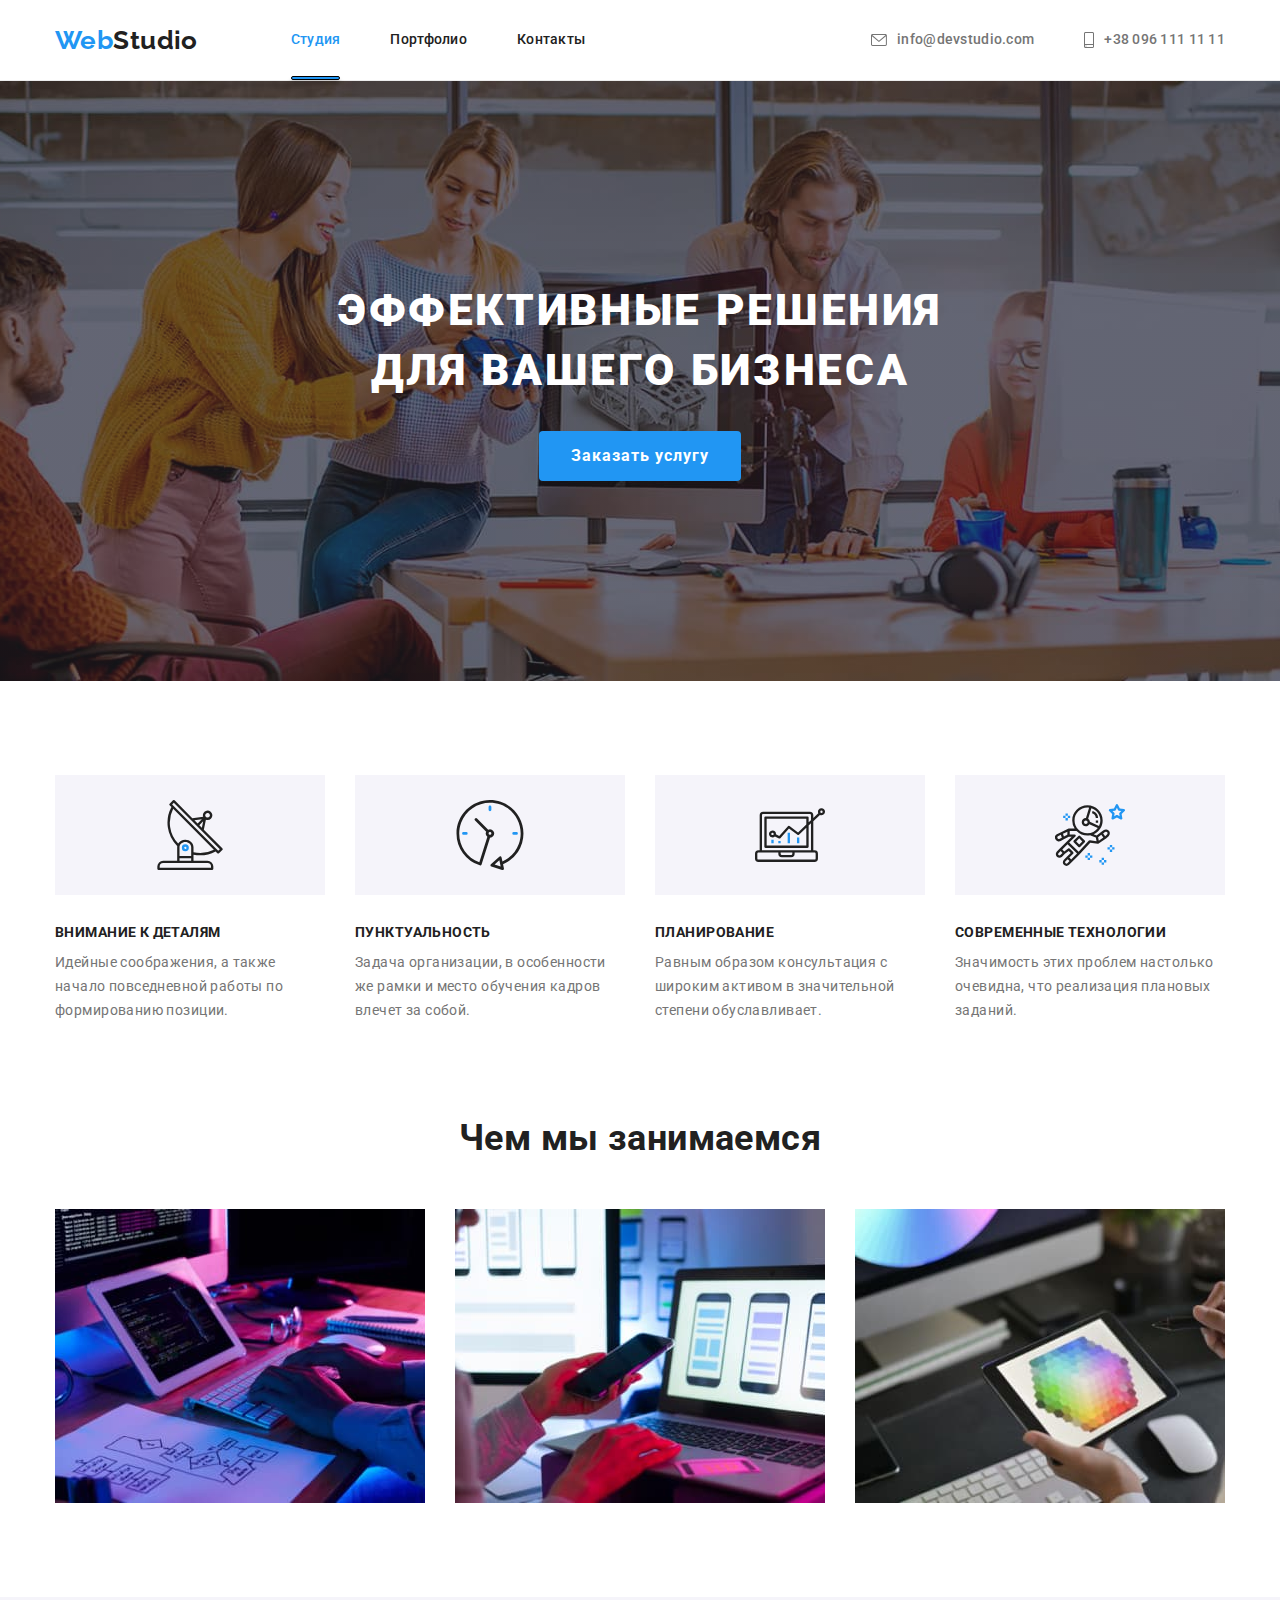
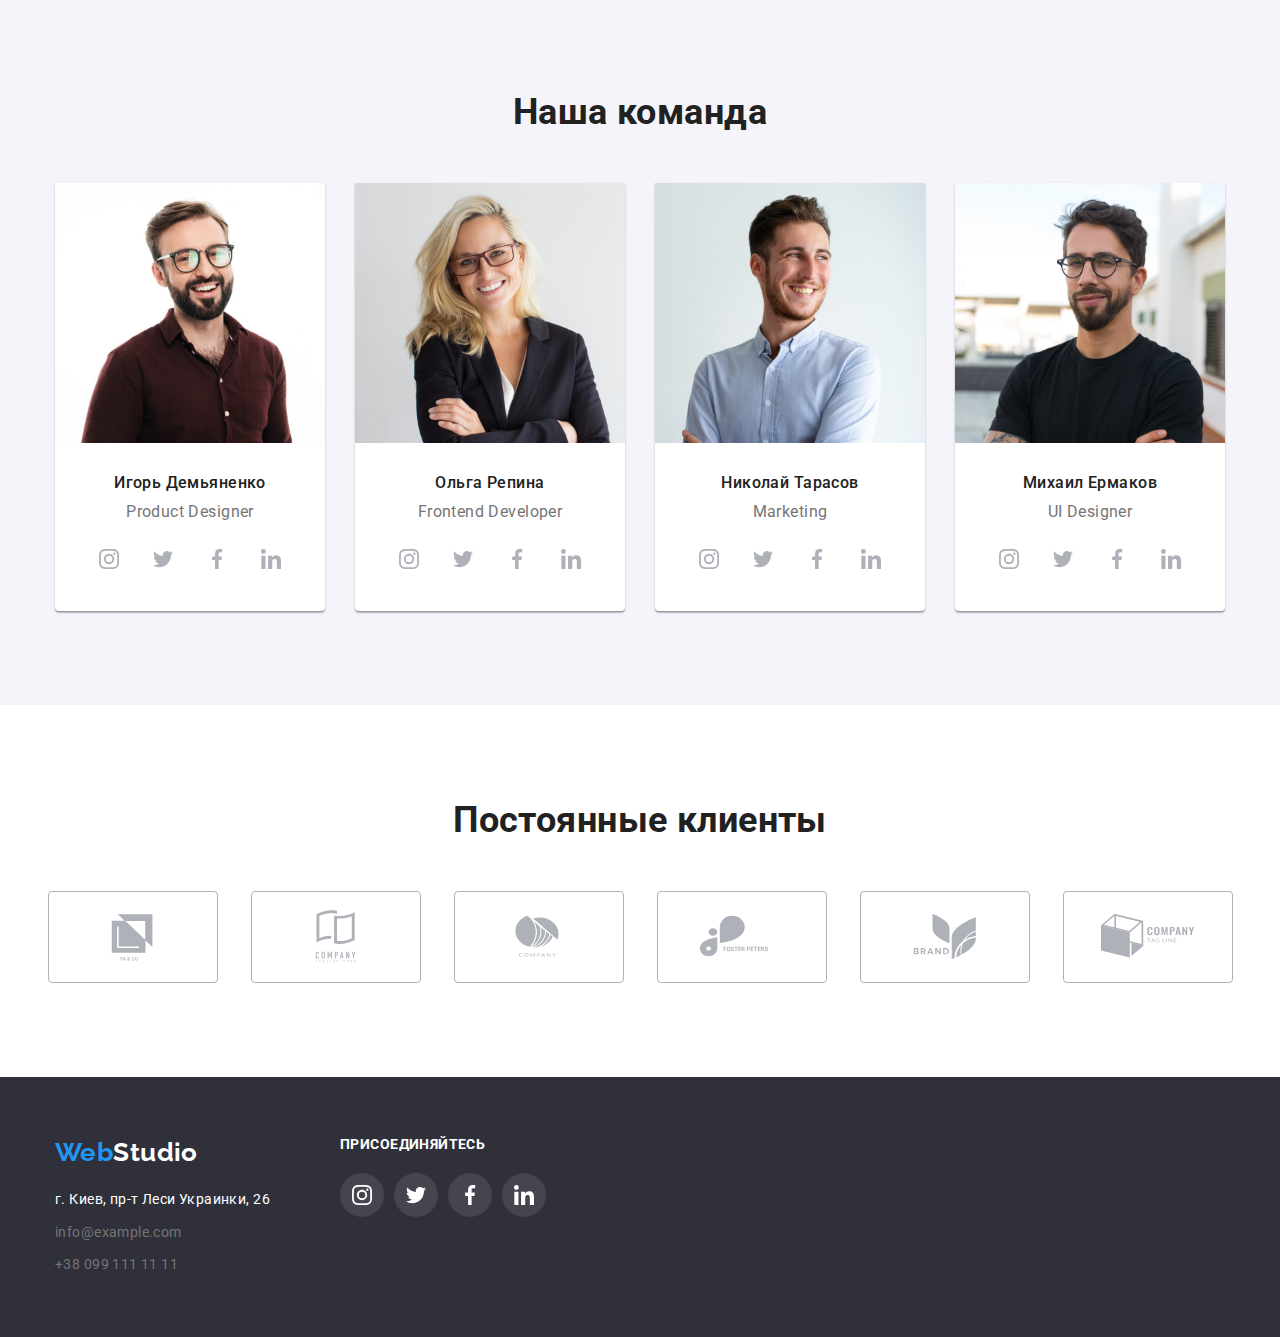
==== index.html @ f1ffb327 "Задала анімацію для посилань та створила модальне вікно" ====
<!DOCTYPE html>
<html lang="ru">
<head>
    <meta charset="UTF-8">
    <meta http-equiv="X-UA-Compatible" content="IE=edge">
    <meta name="viewport" content="width=device-width, initial-scale=1.0">
    <title>WebStudio</title>
    <link rel="preconnect" href="https://fonts.googleapis.com">
    <link rel="preconnect" href="https://fonts.gstatic.com" crossorigin>
    <link href="https://fonts.googleapis.com/css2?family=Raleway:wght@700&family=Roboto:wght@400;500;700;900&display=swap" rel="stylesheet">
    <link rel="stylesheet" href="https://cdnjs.cloudflare.com/ajax/libs/modern-normalize/1.1.0/modern-normalize.min.css">
    <link rel="stylesheet" href="css/styles.css">



</head>
<body>
<!--site_header-->
    <header class="header">
        <div class="container main-naw">
            <a class="logo link" href="">Web<span class="logo-accent">Studio</span></a>
      
            <nav>
                <ul class="site-nav list">
                    <li class="item"> <a class="link current" href="">Студия</a></li>
                    <li class="item"> <a class="link" href="./portfolio.html">Портфолио</a></li>
                    <li class="item"> <a class="link" href="">Контакты</a></li>   
                </ul>
            </nav>
            
                <ul class="auth-nav list" >
                    <li class="item"> 
                        
                        <a class="link icon-letter" href="mailto:info@devstudio.com">
                            <svg class="auth-nav-icon" width="16" height="12">
                                <use href="./images/sptite.svg#icon-letter"></use>
                            </svg> 
                            info@devstudio.com</a>
                    </li>
                    <li class="item"> 
                        
                    
                        
                        <a class="link icon-phone" href="tel:+380961111111">
                            <svg class="auth-nav-icon" width="10" height="16">
                                <use href="./images/sptite.svg#icon-smartphone"></use>
                            </svg>
                            +38 096 111 11 11</a>
                    
                    </li>
                    
                </ul>
        </div>    
  </header>
  <main>
      <!--hero-->
      
        <section class="hero">

            <h1 class="hero-title">Эффективные решения <br> для вашего бизнеса</h1>
            <button class="button primary" type="button" data-modal-open>Заказать услугу</button>
   
         </section>
      
  
       <!--peculiarities-->
       <section class="section feature">
            <div class="container">
                <h2 class="visually-hidden">Peculiarities</h2>
                <ul class="feature-list list">
                    <li class="item icon-antenna">
                        <div class="feature-svg">
                            <svg width="70" height="70">
                                <use href="./images/sptite.svg#icon-antenna"></use>
                            </svg>
                        </div>
                        <h3 class="feature-title">Внимание к деталям</h3>
                        <p class="feature-text">Идейные соображения, а также начало повседневной работы по формированию позиции.
                            </p>
                    </li>
                    <li class="item icon-clock">
                        <div class="feature-svg">
                            <svg  width="70" height="70">
                                <use  href="./images/sptite.svg#icon-clock"></use>
                            </svg>
                        </div>
                        
                        <h3 class="feature-title">Пунктуальность</h3>
                        <p class="feature-text">Задача организации, в особенности же рамки и место обучения кадров влечет за собой.
                            </p> 
                    </li>
                    <li class="item icon-diagram">
                        <div class="feature-svg">
                            <svg width="70" height="70">
                                <use href="./images/sptite.svg#icon-diagram"></use>
                            </svg>
                        </div>
                        <h3 class="feature-title">Планирование</h3>
                        <p class="feature-text">Равным образом консультация с широким активом в значительной степени обуславливает.
                            </p>   
                    </li>
                    <li class="item icon-astronout">
                        <div class="feature-svg">
                            <svg width="70" height="70">
                                <use href="./images/sptite.svg#icon-astronaut"></use>
                            </svg>
                        </div>
                        <h3 class="feature-title" >Современные технологии</h3>
                        <p class="feature-text">Значимость этих проблем настолько очевидна, что реализация плановых заданий.
                            </p>   
                    </li>
                </ul>  
            </div>
            
        </section>
         
      <!--what_are_we_doing-->
      
        <section class="section do">
            <div class="container">
                <h2 class="section-title" >Чем мы занимаемся</h2>
                <ul class="img-list list">
                    <li class="item"> <img class="img" src="./images/img1.jpg" alt="Фото с ноутбуком" width="370" height="294"></li>
                    <li class="item"> <img class="img" src="./images/img2.jpg" alt="Фото с телефоном" width="370" height="294"></li>
                    <li class="item"> <img class="img" src="./images/img3.jpg" alt="Фото с планшетом" width="370" height="294"></li>
                </ul>   
            </div>
        </section>
    
   
      <!--our_team-->
      
        <section class="section-team">
            <div class="container">
                <h2 class="section-title">Наша команда</h2>
                <ul class="team list">
                    <!--igor-->
                    <li class="item">
                        <img class="img" src="./images/img4.jpg" alt="Фото Игоря" width="270" height="260">
                        <div class="team-list">
                            <h3  class="team-name">Игорь Демьяненко</h3>
                            <p class="team-text">Product Designer</p>
                            <ul class="social-list list">
                                <li class="social-item">
                                    <a class="social-link" href="" aria-label="instagram">
                                        <svg class="social-icon">
                                            <use href="./images/sptite.svg#icon-instagram"></use>
                                        </svg>
                                    </a>
                                </li>
                                <li class="social-item" >
                                    <a class="social-link link" href="" aria-label="twitter">
                                        <svg class="social-icon">
                                            <use href="./images/sptite.svg#icon-twitter" ></use>
                                        </svg>
                                    </a>
                                </li>
                                <li class="social-item">
                                    <a class="social-link link " href="" aria-label="facebook" >
                                        <svg class="social-icon">
                                            <use href="./images/sptite.svg#icon-facebook"></use>
                                        </svg>
                                    </a>
                                </li>
                                <li class="social-item">
                                    <a class="social-link link" href="" aria-label="linkedin">
                                        <svg class="social-icon" >
                                            <use href="./images/sptite.svg#icon-linkedin"></use>
                                        </svg>
                                    </a>
                                </li>
                            </ul>
                           
                            

                        </div>
                       
                    </li>
                    <!--olha-->
                    <li class="item">
                    
                        <img class="img" src="./images/img5.jpg" alt="Фото Ольги" width="270" height="260">
                        <div class="team-list">
                            <h3 class="team-name">Ольга Репина</h3>
                            <p class="team-text">Frontend Developer</p>
                            <ul class="social-list list">
                                <li class="social-item">
                                    <a class="social-link" href="" aria-label="instagram">
                                        <svg class="social-icon">
                                            <use href="./images/sptite.svg#icon-instagram"></use>
                                        </svg>
                                    </a>
                                </li>
                                <li class="social-item" >
                                    <a class="social-link link" href="" aria-label="twitter">
                                        <svg class="social-icon">
                                            <use href="./images/sptite.svg#icon-twitter" ></use>
                                        </svg>
                                    </a>
                                </li>
                                <li class="social-item">
                                    <a class="social-link link " href="" aria-label="facebook">
                                        <svg class="social-icon">
                                            <use href="./images/sptite.svg#icon-facebook"></use>
                                        </svg>
                                    </a>
                                </li>
                                <li class="social-item">
                                    <a class="social-link link" href="" aria-label="linkedin">
                                        <svg class="social-icon" >
                                            <use href="./images/sptite.svg#icon-linkedin"></use>
                                        </svg>
                                    </a>
                                </li>
                            </ul>
                        </div>      
                    </li>
                    <!--nicolay-->
                    <li class="item">
                        
                        <img class="img" src="./images/img6.jpg" alt="Фото Николая" width="270" height="260">
                        <div class="team-list">
                            <h3 class="team-name">Николай Тарасов</h3>
                            <p class="team-text">Marketing</p>
                            <ul class="social-list list">
                                <li class="social-item">
                                    <a class="social-link" href="" aria-label="instagram">
                                        <svg class="social-icon">
                                            <use href="./images/sptite.svg#icon-instagram"></use>
                                        </svg>
                                    </a>
                                </li>
                                <li class="social-item" >
                                    <a class="social-link link" href="" aria-label="twitter">
                                        <svg class="social-icon">
                                            <use href="./images/sptite.svg#icon-twitter" ></use>
                                        </svg>
                                    </a>
                                </li>
                                <li class="social-item">
                                    <a class="social-link link " href="" aria-label="facebook">
                                        <svg class="social-icon">
                                            <use href="./images/sptite.svg#icon-facebook"></use>
                                        </svg>
                                    </a>
                                </li>
                                <li class="social-item">
                                    <a class="social-link link" href="" aria-label="linkedin" >
                                        <svg class="social-icon" >
                                            <use href="./images/sptite.svg#icon-linkedin"></use>
                                        </svg>
                                    </a>
                                </li>
                            </ul>
                        </div>
                        
                        
                    </li>
                    <!--michael-->
                    <li class="item">
                        
                        <img class="img" src="./images/img7.jpg" alt="Фото Михаила" width="270" height="260" >
                        <div class="team-list" >
                            <h3 class="team-name">Михаил Ермаков</h3>
                            <p class="team-text">UI Designer</p>
                            <ul class="social-list list">
                                <li class="social-item">
                                    <a class="social-link" href="">
                                        <svg class="social-icon">
                                            <use href="./images/sptite.svg#icon-instagram"></use>
                                        </svg>
                                    </a>
                                </li>
                                <li class="social-item" >
                                    <a class="social-link link" href="">
                                        <svg class="social-icon">
                                            <use href="./images/sptite.svg#icon-twitter" ></use>
                                        </svg>
                                    </a>
                                </li>
                                <li class="social-item">
                                    <a class="social-link link " href="" aria-label="linkedin">
                                        <svg class="social-icon">
                                            <use href="./images/sptite.svg#icon-facebook"></use>
                                        </svg>
                                    </a>
                                </li>
                                <li class="social-item">
                                    <a class="social-link link" href="">
                                        <svg class="social-icon" >
                                            <use href="./images/sptite.svg#icon-linkedin"></use>
                                        </svg>
                                    </a>
                                </li>
                            </ul>
                        </div>
                       
                    
      
                    </li>
                </ul>
            </div>
        </section>

        <!--Klients-->
        <section class="klients">
            <h2 class="section-title">Постоянные клиенты</h2>
            <div class="klints-flex">
                <ul class="klients-list list">
                    <li class="klients-item">
                        <a class="klient-link link" href="">
                            <svg class="klient-icon" width="106" height="60">
                                <use href="./images/sptite.svg#icon-klient1"></use>
                            </svg>
                        </a>
                    </li>
                    <li class="klients-item">
                        <a class="klient-link link" href="">
                            <svg class="klient-icon"  width="106" height="60">
                                <use href="./images/sptite.svg#icon-klient2"></use>
                            </svg>
                        </a>
                    </li>
                    <li class="klients-item">
                        <a  class="klient-link link" href="">
                            <svg  class="klient-icon" width="106" height="60">
                                <use href="./images/sptite.svg#icon-klient3"></use>
                            </svg>
                        </a>
                    </li>
                    <li class="klients-item">
                        <a class="klient-link link" href="">
                            <svg class="klient-icon" width="106" height="60">
                                <use href="./images/sptite.svg#icon-klient4"></use>
                            </svg>
                        </a>
                    </li>
                    <li class="klients-item" >
                        <a class="klient-link link" href="">
                            <svg class="klient-icon" width="106" height="60">
                                <use href="./images/sptite.svg#icon-klient5"></use>
                            </svg>
                        </a>
                    </li>
                    <li class="klients-item">
                        <a class="klient-link link" href="">
                            <svg class="klient-icon" width="106" height="60" >
                                <use href="./images/sptite.svg#icon-klient6"></use>
                            </svg>
                        </a>
                    </li>
                </ul>
            </div>
           
        </section>

      
  </main>
  <!--footer-->
  <footer class="footer">
      <div class="container">
          <div class="footer-flex">
              <div class="footer-adress">
                <a class="logo link logo-next" href="" >Web<span class="logo-footer">Studio</span></a>
                <address class="address-top">
                   <ul class="address list">
                       <li class="item"> <a class="address-place" href="https://goo.gl/maps/zkPrUZPVj4T2EZEg6" target="_blank" rel="noreferrer noopener">
                           г. Киев, пр-т Леси Украинки, 26  
                       </a></li>
                       <li class="item"> <a class="address-contact" href="mailto:info@example.com">info@example.com</a></li>
                       <li class="item"> <a class="address-contact" href="tel:+380991111111">+38 099 111 11 11</a></li>
                     </ul> 
                </address>
              </div>
            <div class="do-flex">
                <section class="do">
                    <h2 class="do-title">Присоединяйтесь</h2>
                    <ul class="do-list list">
                        <li class="do-item">
                            <a class="do-link" href="">
                                <svg class="do-icon" width="20" height="20">
                                    <use href="./images/sptite.svg#icon-instagram"></use>
                                </svg>
                            </a>
                        </li>
                        <li class="do-item" >
                            <a class="do-link" href="">
                                <svg class="do-icon" width="20" height="20">
                                    <use href="./images/sptite.svg#icon-twitter"></use>
                                </svg>
                            </a>
                        </li>
                        <li class="do-item">
                            <a class="do-link" href="">
                                <svg class="do-icon" width="20" height="20">
                                    <use href="./images/sptite.svg#icon-facebook"></use>
                                </svg>
                            </a>
                        </li>
                        <li class="do-item">
                            <a class="do-link" href="">
                                <svg class="do-icon" width="20" height="20">
                                    <use href="./images/sptite.svg#icon-linkedin"л></use>
                                </svg>
                            </a>
                        </li>
                    </ul>
                </section>
            </div>
           
          </div>
        
      </div>
   </footer>

   <!--Backdrop-->

   <div class="backdrop is-hidden" data-modal>
    <div class="modal">

        <p></p>
        <button class="modal-btn" data-modal-close></button>
    </div>
   </div>
                
    

   


   <script src="./js/modal.js"></script>
</body>
</html>
---- css/styles.css ----
:root {
    --primary-text-color: #757575;
    --title-text-color:  #212121;
    --accent-color: #2196F3;
    --primary-white-color: #FFFFFF;
    --secondary-whit-color: color: rgba(255, 255, 255, 0.6);
    --medium-bg-color: #E5E5E5;
    --end-bg-color: #F5F4FA;
    --futer-bg-color: #2F303A;
    --header-border-color: #ECECEC;
    --portfolio-border-color:  #EEEEEE;
    --hero-bg-color: #C4C4C4;
    --social-links-main-color: AFB1B8;
    --klients-main-color: AFB1B8;
   --btn-bg-hover-color: #188CE8;
    --klients-color: #AFB1B8;
    --bg-color-icon: rgba(255, 255, 255, .1)
}

html {
    box-sizing: border-box;
}

*,
*::before,
*::after {
    box-sizing: inherit;
}

body {

    color: var(--primary-text-color);
    background-color: var(--primary-white-color);
    font-family: 'Roboto', sans-serif;
    font-size: 14px;
    letter-spacing: 0.03em;
    
}

.container {
    width: 1200px;
    padding-left: 15px;
    padding-right: 15px;
    margin-left: auto;
    margin-right: auto;
}

.list {
    list-style: none;
    padding-left: 0;
    margin: 0;
}
.link {
    text-decoration: none;
}

h1,
h2,
h3,
p {
   
    margin: 0;
} 

.img {
    display: block;
    max-width: 100%;
    height: auto;
}
.header {
    border-bottom: 1px solid var(--header-border-color);
}  

/* Logo */
.logo {
    margin-right: 93px;
    color: var(--accent-color);
    font-family: 'Raleway', sans-serif;
    font-weight: 700;
    font-size: 26px;
    line-height: 1.17;
    text-decoration: none;

}

.logo-accent {
    color: var(--title-text-color);
    
}

.logo-footer {
    color: var(--primary-white-color);
    
}

.logo-next {
    margin-right: 0;
}

/* Main-Naw */

.main-naw {
    display: flex;
    align-items: center;
}
    /* Navigation */

.site-nav {
    display: flex;
}


.site-nav .item:not(:last-child) {
    margin-right: 50px;
}


.site-nav .link {
    display: block;
    padding-top: 32px;
    padding-bottom: 32px;
    color: var(--title-text-color);    
    font-weight: 500;
    font-size: 14px;
    line-height: 1.14;
    letter-spacing: 0.02em;
    text-decoration: none;
    
    transition-property: color;
    transition-duration: 250ms;
    transition-timing-function: cubic-bezier(0.4, 0, 0.2, 1);
   

}

.site-nav .link:hover,
.site-nav .link:focus {
    color: var(--accent-color);
}

.site-nav .link.current {
    color: var(--accent-color);  
    position: relative;

}

.site-nav .current:after {
position: absolute;
bottom: 0;
right: 0;
    content: "";
    display: inline-block;
    width: 100%;
    height: 4px; 

    background: var(--accent-color);
    border: 1px solid #000000;
    box-shadow: 0px 4px 4px rgba(0, 0, 0, 0.25);
    border-radius: 2px;



    
}




/* Auth-Naw */
.auth-nav {
    display: flex;
    margin-left: auto;
    
    
}

.auth-nav .link {
    display: flex;
    align-items: center;
    
    padding-top: 32px;
    padding-bottom: 32px;
    color: var(--primary-text-color);
    font-weight: 500;
    font-size: 14px;
    line-height: 1.14;
    letter-spacing: 0.02em;

    transition-property: color;
    transition-duration: 250ms;
    transition-timing-function: cubic-bezier(0.4, 0, 0.2, 1);
}

.auth-nav .item + .item {
    margin-left: 50px;
}


.auth-nav .link:hover,
.auth-nav .link:focus {
    color: var(--accent-color);
    fill: currentColor;
}



.auth-nav-icon {
    fill: currentColor;
    margin-right: 10px;
}


/* Visually-hidden */

.visually-hidden {
    position: absolute;
    width: 1px;
    height: 1px;
    margin: -1px;
    border: 0;
    padding: 0;
    
    white-space: nowrap;
    clip-path: inset(100%);
    clip: rect(0 0 0 0);
    overflow: hidden;
  }

 /* Hero */

 .hero {
    max-width: 1600px;
     height: 600px;
     margin-left: auto;
     margin-right: auto;
     background-image: linear-gradient(to right, rgba(47, 48, 58, 0.4), rgba(47, 48, 58, 0.4)), url(../images/Img-hero.jpg);
     background-color: var(--hero-bg-color);
     background-repeat: no-repeat;
     background-position: center;
     background-size: cover;
     
    padding-top: 200px;
    padding-bottom: 200px;
   
    text-align: center;
}

 .hero-title {
   
     margin-bottom: 30px;
    color: var(--primary-white-color);
    font-weight: 900;
    font-size: 44px;
    line-height: 1.36;
 
    letter-spacing: 0.06em;
    text-transform: uppercase;
    }


   

/* Background color section */

.section.team {
    background-color: var(--end-bg-color);
}

.footer {
    background-color: var(--futer-bg-color);
}

/* Section */

.section-title {
    
    margin-bottom: 50px;
    color: var(--title-text-color);
    font-weight: 700;
    font-size: 36px;
    line-height: 1.17;
    text-align: center;
    
}

/* Peculiarities */
.feature {
    padding-top: 94px;
    padding-bottom: 94px;
}
.feature-list {
    display: flex;
}

.feature-list .item {
width: 270px;
}

.feature-list .item:not(:last-child) {
    margin-right: 30px;
}



.feature-svg {
    display: flex;
    align-items: center;
    justify-content: center;
    width: 270px;
    height: 120px;
    margin-bottom: 30px;
    background-color: var(--end-bg-color);
}

 

.feature-title {
   
    margin-bottom: 10px;
    color: var(--title-text-color);
    font-weight: 700;
    font-size: 14px;
    line-height: 1.14;
    text-transform: uppercase;
}
.feature-text {
    line-height: 1.71;
}

/* What are we doing */

.section.do {
    padding-bottom: 94px;
}
.img-list {
    display: flex;
}

.img-list .item:not(:last-child) {
margin-right: 30px;
}

/* Team section */
.section-team {
    padding-top: 94px;
    padding-bottom: 94px;
    background-color: var(--end-bg-color);
   }

   .team {
    display: flex;
}

.team .item:not(:last-child) {
margin-right: 30px;
}


.team .item {
    background-color: var(--primary-white-color);
    box-shadow: 0px 1px 3px rgba(0, 0, 0, 0.12), 0px 1px 1px rgba(0, 0, 0, 0.14), 0px 2px 1px rgba(0, 0, 0, 0.2);
    border-radius: 0px 0px 4px 4px;
    
}
.team-list {
    padding-top: 30px;
    padding-bottom: 30px;
}

.team-name {
    
    margin-bottom: 10px;
    color: var(--title-text-color);
    font-style: normal;
    font-weight: 500;
    font-size: 16px;
    line-height: 1.19;
    text-align: center;
}
.team-text {
    
    font-size: 16px;
    line-height: 1.19;
    text-align: center;
    
}


.social-link {
    display: flex;
    align-items: center;
    justify-content: center;
    width: 44px;
    height: 44px;
    border-radius: 50%;
    color: var(--klients-color);

    transition: color 250ms cubic-bezier(0.4, 0, 0.2, 1), background-color 250ms cubic-bezier(0.4, 0, 0.2, 1), box-shadow 250ms cubic-bezier(0.4, 0, 0.2, 1); 
    
   
}


.social-link:hover,
.social-link:focus {
color: var(--primary-white-color);    
background-color: var(--accent-color);
box-shadow: 0px 4px 4px rgba(0, 0, 0, 0.25);
}

.social-item:not(:last-child) {
    margin-right: 10px;
    
}

.social-list {
    display: flex;
    padding-top: 16px;
    padding-right:  32px;
    padding-left:  32px ;


}
.social-icon {
    width: 20px; 
    height: 20px;
  
    fill: currentColor;
    
}


/* Klients */

.klients {
    padding: 94px 215px 94px 215px;
}

.klients-list {
    display: flex;
    
}
.klints-flex {
    display: flex;
    justify-content: center;
}

.klient-link {
    display: flex;
    width: 170px;
    height: 92px;
    justify-content: center;
    align-items: center;
    color: var(--klients-color);
    box-sizing:inherit;
    border: 1px solid var(--klients-color);
    border-radius: 4px;
    fill: var(--klients-color);
    transition: fill 250ms cubic-bezier(0.4, 0, 0.2, 1), border-color 250ms cubic-bezier(0.4, 0, 0.2, 1); 
    }

.klients-item:not(:last-child) {
    margin-right: 33px;
}

.klient-link:hover,
.klient-link:focus {
    
    
    border-color: var(--accent-color);
    fill: var(--accent-color);
}



/* Footer */
.footer {
    padding-top: 60px;
    padding-bottom: 60px;
}

.address-top {
    margin-top: 20px;
}
.address {
    
    font-style: normal;   
}

.address .item:not(:last-child) {

margin-bottom: 9px;
}

.address-place {
    
    color: var(--primary-white-color);
    line-height: 1.71; 
    text-decoration: none;
    
}

.address-contact {
    color: var(--secondary-whit-color);
    line-height: 1.71;
    text-decoration: none;
    transition-property: color;
    transition-duration: 250ms;
    transition-timing-function: cubic-bezier(0.4, 0, 0.2, 1);
    
}

.address-contact:hover,
.address-contact:focus,
.address-place:hover,
.address-place:focus {
    color: var(--accent-color);
}



.footer-adress {
    margin-right: 70px;
}

.footer-flex {
    display: flex;

}

.do-list {
    display: flex;
    width: 206px;
    
}


.do-title {
    
font-size: 14px;
line-height: 1.14;
letter-spacing: 0.03em;
text-transform: uppercase;
color: var(--primary-white-color);
margin-bottom: 20px;

}

.do-link {
    display: flex;
    align-items: center;
    justify-content: center;
    width: 44px;
    height: 44px;
    border-radius: 50%;
   background-color: var(--bg-color-icon);
   transition-property: background-color;
    transition-duration: 250ms;
    transition-timing-function: cubic-bezier(0.4, 0, 0.2, 1);

}


.do-item:not(:last-child) {
    margin-right: 10px;
}
.do-link:hover,
.do-link:focus {
    background-color: var(--accent-color);
}
.do-icon {
    fill: var(--primary-white-color);
}

/* .do-icon:hover {
    fill: var(--primary-white-color);
} */

/* Button  */

.button {
    display: inline-block;
    padding-top: 10px;
    padding-right: 32px;
    padding-bottom: 10px;
    padding-left: 32px;
    border: none;
    border-radius: 4px; 
    color: var(--title-text-color);
    background-color: var(--primary-white-color);
    font-family: inherit;
    font-weight: 700;
    font-size: 16px;
    line-height: 1.88;
    align-items: center;
    text-align: center;
    letter-spacing: 0.06em;
    cursor: pointer;
    border-radius: 4px;
}

.button.primary {
    color: var(--primary-white-color);
    background-color: var(--accent-color);
    
}

.button.secondary {
    color: var(--accent-color);
    background-color: var(--primary-white-color);

}
.button.primary:hover,
.button.primary:focus {
background: var(--btn-bg-hover-color);
box-shadow: 0px 4px 4px rgba(0, 0, 0, 0.15);
border-radius: 4px;
}


 /* Backdrop */
 .backdrop {
    position: fixed;
    top: 0;
    left: 0;
    width: 100%;
    height: 100%;
 background: rgba(47, 48, 58, 0.4);  


 /* transition-property: transform, opacity;
 transition-duration: 250ms;
 transition-timing-function: cubic-bezier(0.4, 0, 0.2, 1);
} */


  
}

.backdrop.is-hidden {
    opacity: 0;
    pointer-events: none;
}

.modal {
    position: absolute;
    top: 50%;
    left: 50%;
    min-width: 528px;
    transform: translate(-50%, -50%);
min-height: 581px;
background-color: rgba(255, 255, 255, 1); 


}

.modal-btn {
    position: absolute;
    top: 8px;
    right: 8px;
    
    width: 30px;
height: 30px;
border: 1px solid rgba(0, 0, 0, 0.1);
border-radius:  50%;
background-image: url(../images/close-modal.svg);
}





/* Portfolio page */
.section-portfolio {
    padding-top: 94px;
    padding-bottom: 94px;
}

.project-list {
    display: flex;
    flex-wrap: wrap;
    margin-top: 50px;
    margin-left: -30px;
    margin-bottom: -30px;
    
}
.project-link {
    display: block;
}
.project-link:hover,
.project-link:focus {

box-shadow: 0px 1px 1px rgba(0, 0, 0, 0.12), 0px 4px 4px rgba(0, 0, 0, 0.06), 1px 4px 6px rgba(0, 0, 0, 0.16);
}

.button-list {
    display: flex;
    justify-content: center;
    
}

.button-portfolio {
    
    padding: 6px 22px;
    background-color: var(--end-bg-color);
    font-family: inherit;
    text-align: center;
    font-size: 16px;
    font-weight: 500;
    line-height: 1.62;
    letter-spacing: 0.03em;
    border: transparent;
    border-radius: 4px;
    
}

.button-portfolio:hover,
.button-portfolio:focus {
    color: var(--primary-white-color);
    background-color: var(--accent-color);
    box-shadow: 0px 3px 1px rgba(0, 0, 0, 0.1), 0px 1px 2px rgba(0, 0, 0, 0.08), 0px 2px 2px rgba(0, 0, 0, 0.12);
}

.button-list .item:not(:last-child) {
    margin-right: 8px;
}



.project-container {
    padding: 20px 24px;
    border: 1px solid var(--portfolio-border-color);
    border-top: none;
}



.project-item {
    width: calc((100% - 90px) / 3);
    margin-left: 30px;
    margin-bottom: 30px;
}



.project-title {
    margin-bottom: 4px;
    color: var(--title-text-color);
    font-weight: 700;
    font-size: 18px;
    line-height: 2;
    letter-spacing: 0.06em;
    
}
.project-text {
    font-weight: 400;
    font-size: 16px;
    line-height: 1.88;
    color: var(--primary-text-color);
  
}
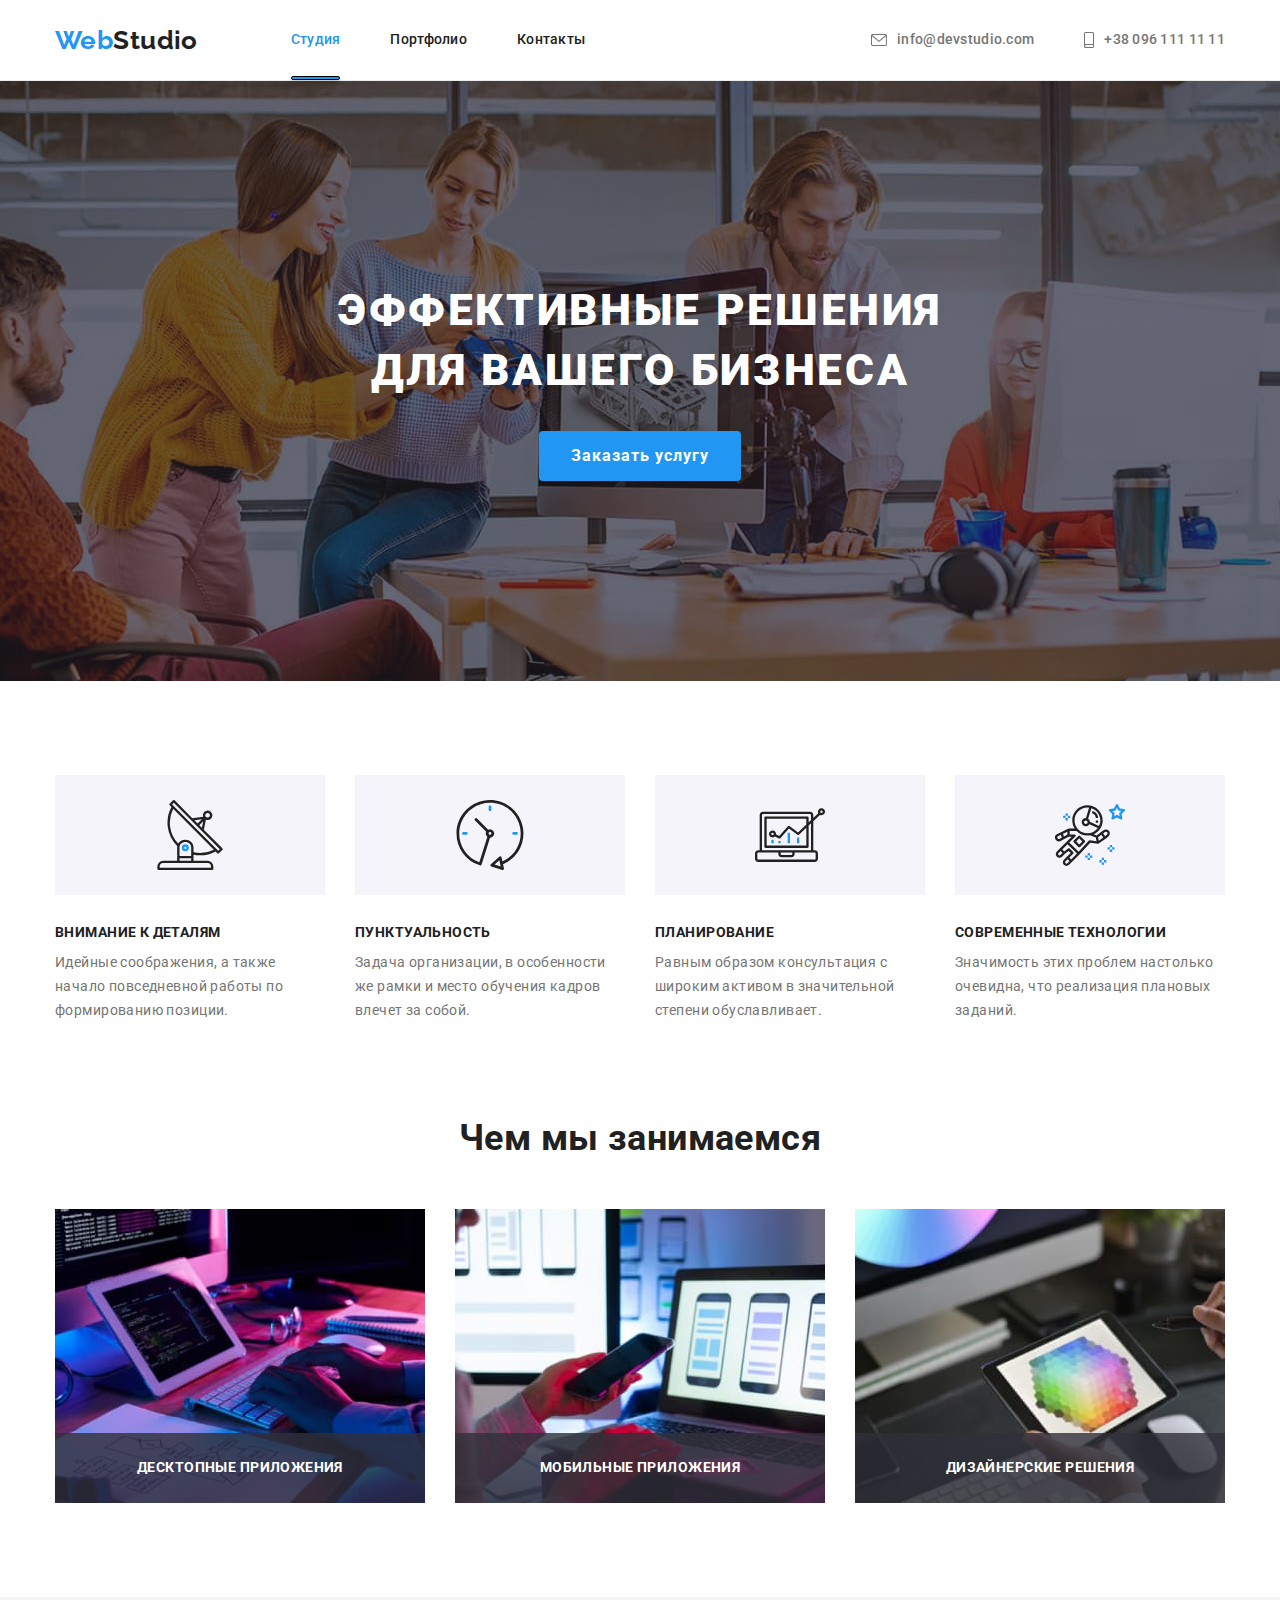
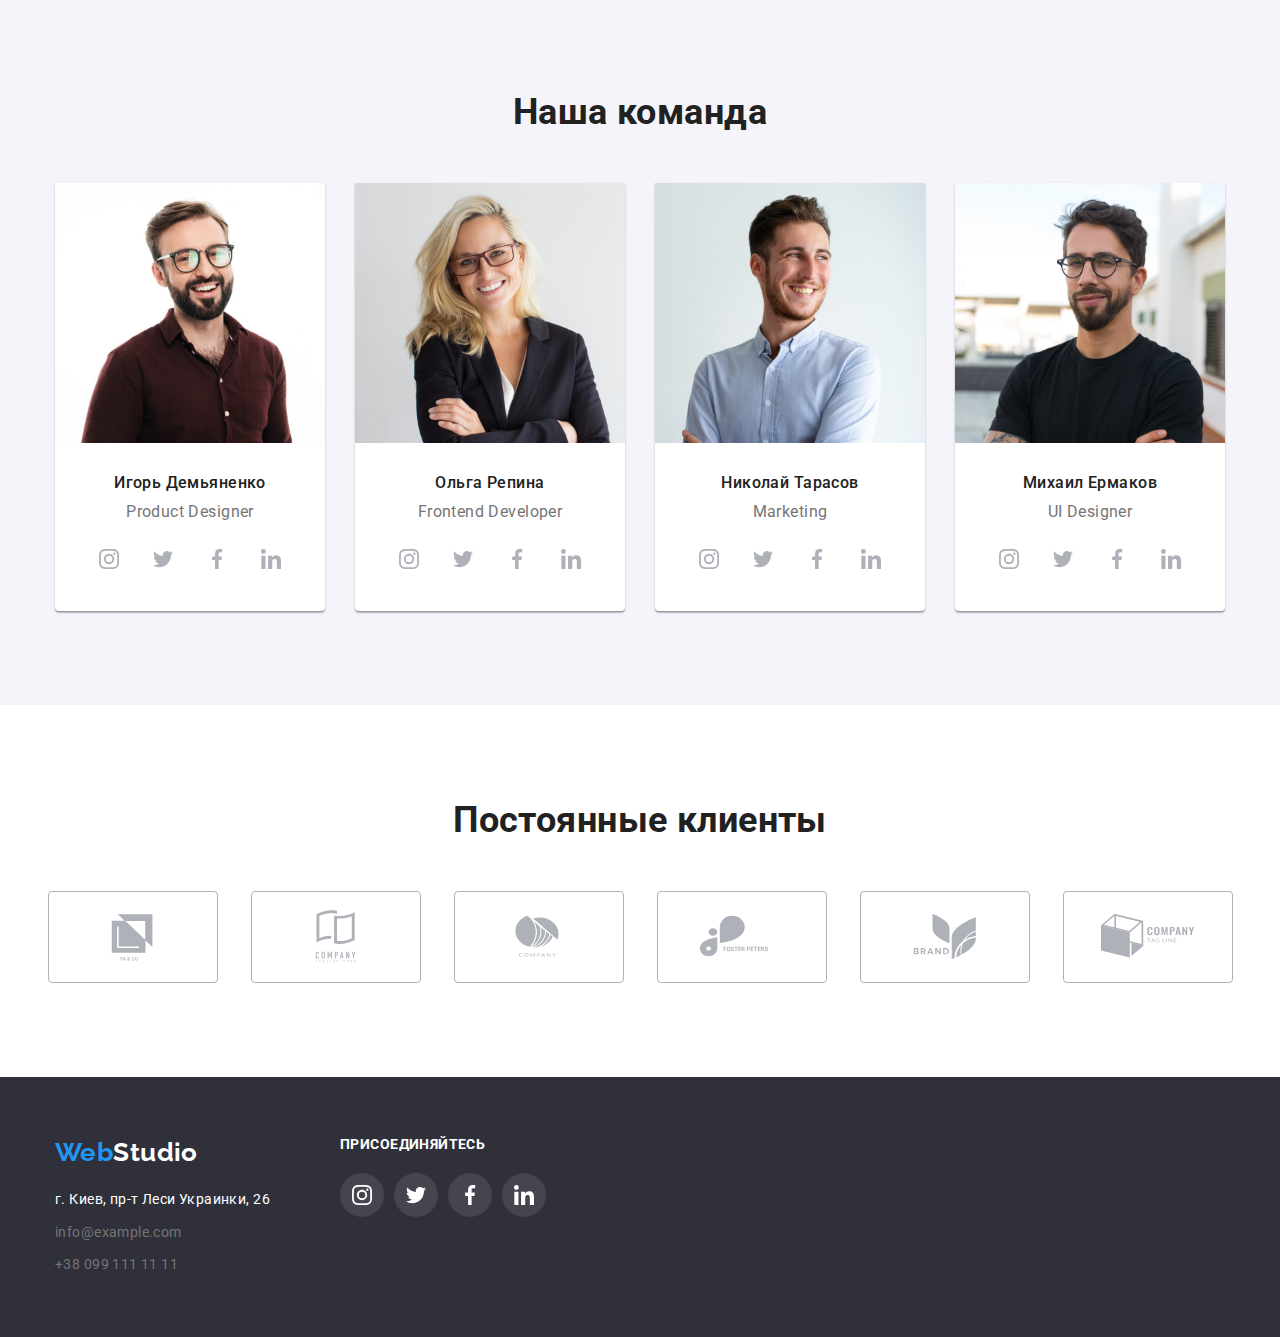
==== commit 9fd8b18a: "В секціїї Чим ми займаємось текс з фоном зпозиційовано на фото" ====
--- a/index.html
+++ b/index.html
@@ -116,13 +116,20 @@
          
       <!--what_are_we_doing-->
       
-        <section class="section do">
+        <section class="section do are-doing">
             <div class="container">
                 <h2 class="section-title" >Чем мы занимаемся</h2>
                 <ul class="img-list list">
-                    <li class="item"> <img class="img" src="./images/img1.jpg" alt="Фото с ноутбуком" width="370" height="294"></li>
-                    <li class="item"> <img class="img" src="./images/img2.jpg" alt="Фото с телефоном" width="370" height="294"></li>
-                    <li class="item"> <img class="img" src="./images/img3.jpg" alt="Фото с планшетом" width="370" height="294"></li>
+                    <li class="are-doing-item item"> 
+                        <img class="img" src="./images/img1.jpg" alt="Фото с ноутбуком" width="370" height="294">
+                    <p class="are-doing-text">Десктопные приложения</p>
+                    </li>
+                    <li class="are-doing-item item"> <img class="img" src="./images/img2.jpg" alt="Фото с телефоном" width="370" height="294">
+                        <p class="are-doing-text">Мобильные приложения</p>
+                    </li>
+                    <li class="are-doing-item item"> <img class="img" src="./images/img3.jpg" alt="Фото с планшетом" width="370" height="294">
+                        <p class="are-doing-text">Дизайнерские решения</p>
+                    </li>
                 </ul>   
             </div>
         </section>
--- a/css/styles.css
+++ b/css/styles.css
@@ -338,6 +338,33 @@
 
 .img-list .item:not(:last-child) {
 margin-right: 30px;
+}
+
+.are-doing-item {
+    position: relative;
+   
+   
+}
+
+.are-doing-text {
+    position: absolute;
+    bottom: 0;
+    width: 100%;
+height: 70px;
+
+padding-top: 27px;
+padding-bottom: 27px;
+
+font-weight: 700;
+font-size: 14px;
+line-height: 1.14;
+text-align: center;
+letter-spacing: 0.03em;
+text-transform: uppercase;
+background: rgba(47, 48, 58, 0.8);
+color: var(--primary-white-color);
+
+
 }
 
 /* Team section */
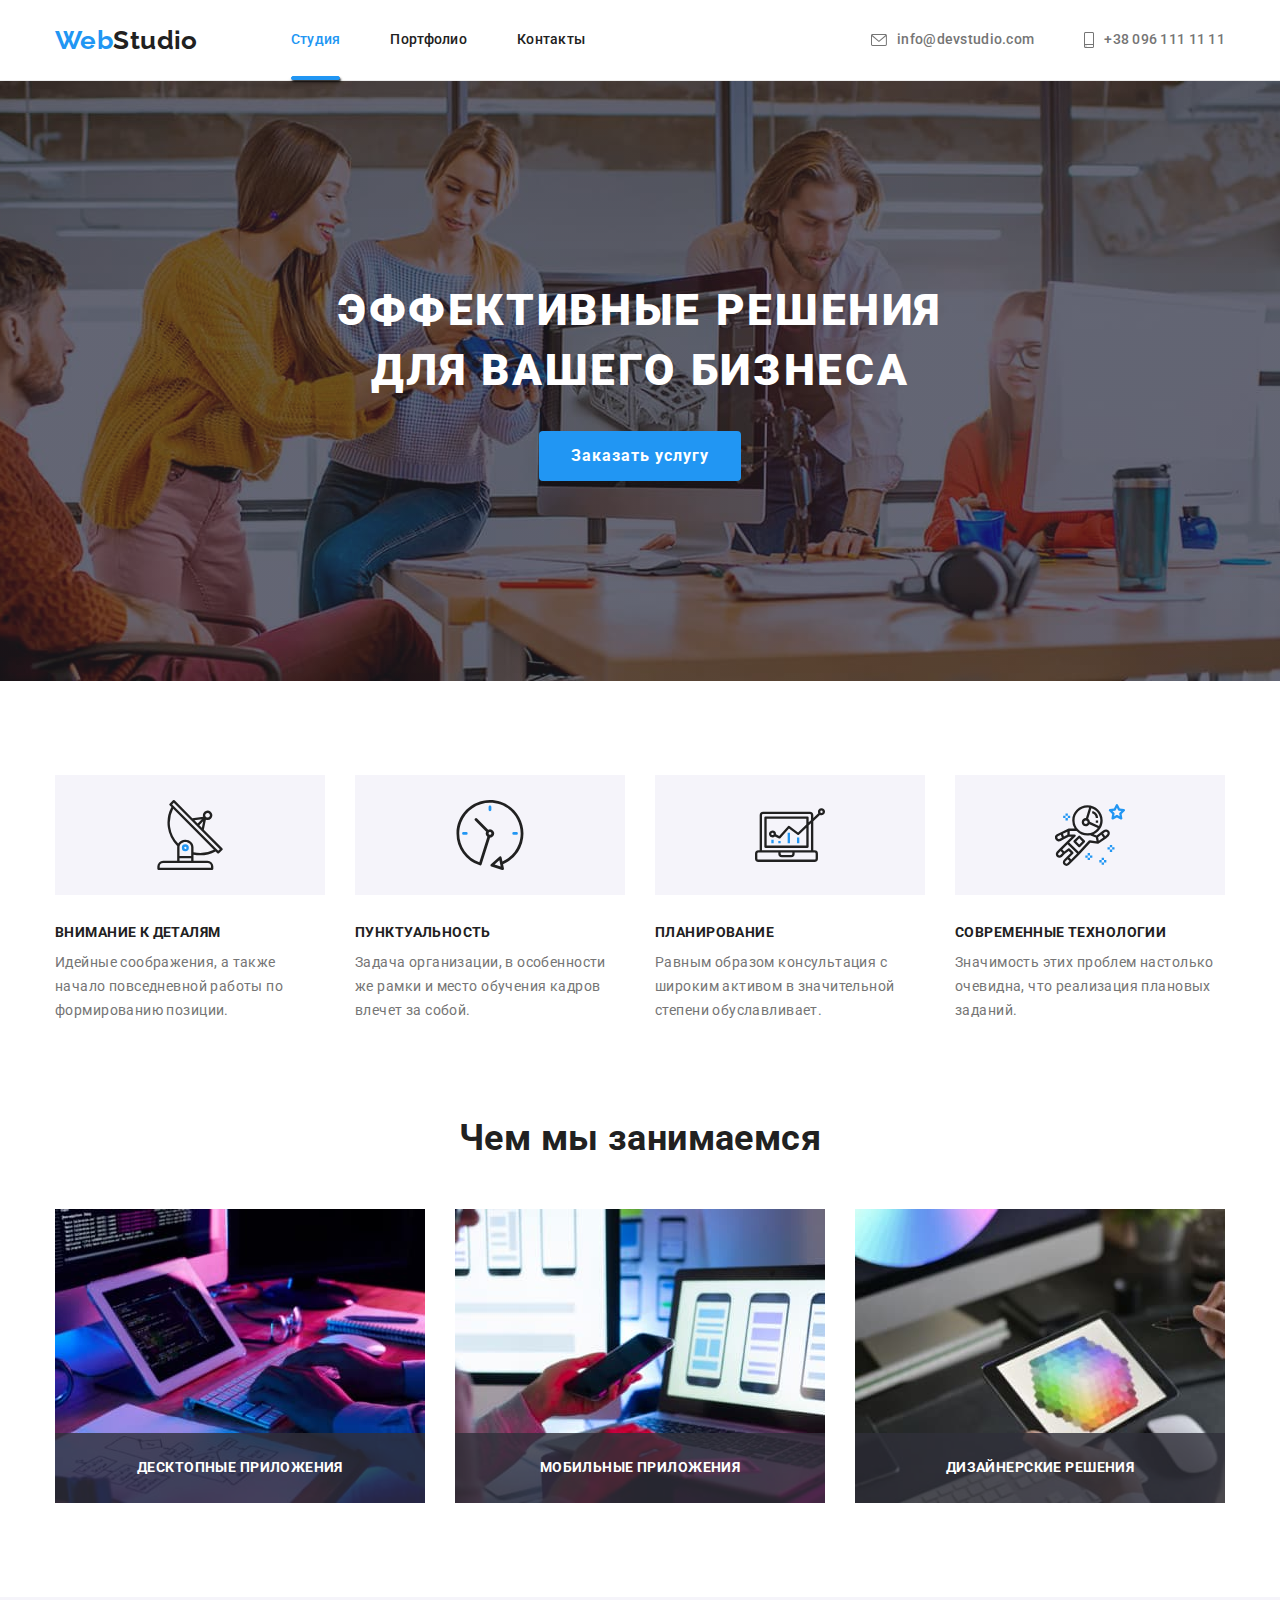
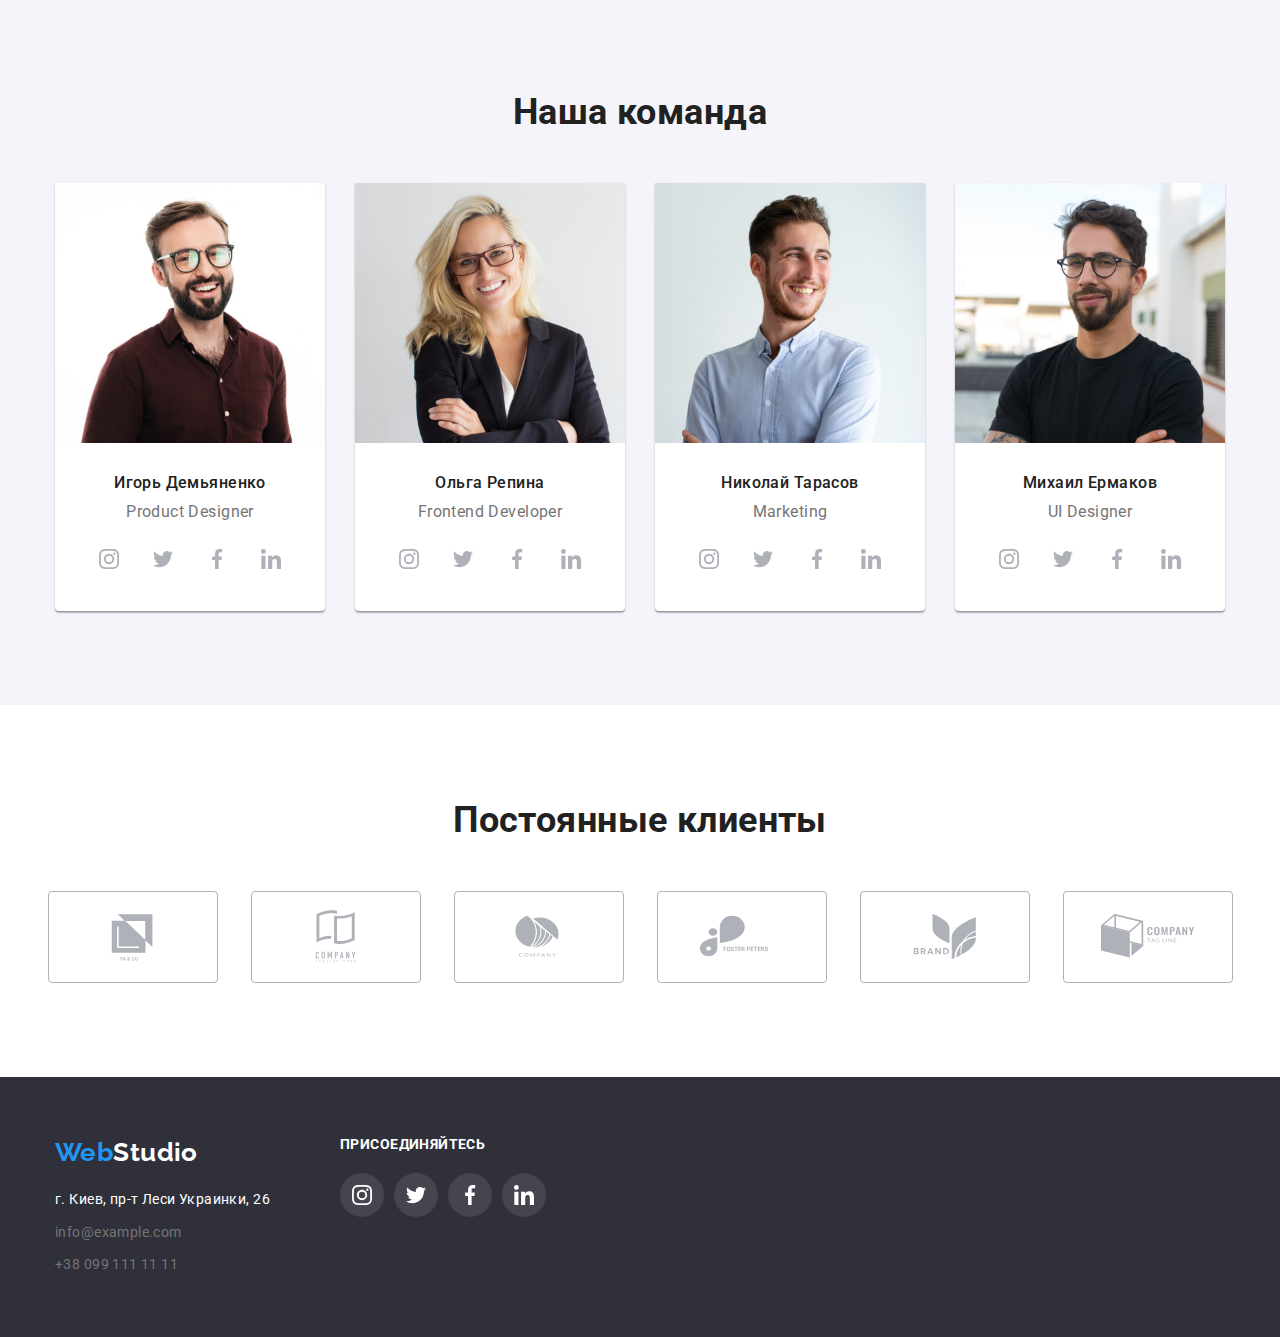
==== commit 01ac60c9: "Враховані зауваження до ДЗ5" ====
--- a/index.html
+++ b/index.html
@@ -122,13 +122,22 @@
                 <ul class="img-list list">
                     <li class="are-doing-item item"> 
                         <img class="img" src="./images/img1.jpg" alt="Фото с ноутбуком" width="370" height="294">
-                    <p class="are-doing-text">Десктопные приложения</p>
+                        <div class="are-doing-overlay">
+                            <p class="are-doing-text">Десктопные приложения</p>
+                        </div>
+                   
                     </li>
                     <li class="are-doing-item item"> <img class="img" src="./images/img2.jpg" alt="Фото с телефоном" width="370" height="294">
+                        <div class="are-doing-overlay">
+                            <p class="are-doing-text">Мобильные приложения</p>  
+                        </div>
                         <p class="are-doing-text">Мобильные приложения</p>
                     </li>
                     <li class="are-doing-item item"> <img class="img" src="./images/img3.jpg" alt="Фото с планшетом" width="370" height="294">
-                        <p class="are-doing-text">Дизайнерские решения</p>
+                        <div class="are-doing-overlay">
+                            <p class="are-doing-text">Дизайнерские решения</p>
+                        </div>
+                        
                     </li>
                 </ul>   
             </div>
@@ -407,7 +416,7 @@
                         <li class="do-item">
                             <a class="do-link" href="">
                                 <svg class="do-icon" width="20" height="20">
-                                    <use href="./images/sptite.svg#icon-linkedin"л></use>
+                                    <use href="./images/sptite.svg#icon-linkedin"></use>
                                 </svg>
                             </a>
                         </li>
@@ -426,7 +435,11 @@
     <div class="modal">
 
         <p></p>
-        <button class="modal-btn" data-modal-close></button>
+        <button class="modal-btn" type="button" data-modal-close>
+             <svg class="modal-icon" width="30" height="30">
+                <use href="./images/sptite.svg#icon-close"></use>
+            </svg> 
+        </button>
     </div>
    </div>
                 
--- a/css/styles.css
+++ b/css/styles.css
@@ -12,9 +12,10 @@
     --hero-bg-color: #C4C4C4;
     --social-links-main-color: AFB1B8;
     --klients-main-color: AFB1B8;
-   --btn-bg-hover-color: #188CE8;
+    --btn-bg-hover-color: #188CE8;
     --klients-color: #AFB1B8;
-    --bg-color-icon: rgba(255, 255, 255, .1)
+    --bg-color-icon: rgba(255, 255, 255, .1);
+    --bg-overlay-color: rgba(33, 150, 243, 0.9);
 }
 
 html {
@@ -58,8 +59,8 @@
 h2,
 h3,
 p {
-   
-    margin: 0;
+
+margin: 0;
 } 
 
 .img {
@@ -116,6 +117,7 @@
 
 
 .site-nav .link {
+    
     display: block;
     padding-top: 32px;
     padding-bottom: 32px;
@@ -129,7 +131,6 @@
     transition-property: color;
     transition-duration: 250ms;
     transition-timing-function: cubic-bezier(0.4, 0, 0.2, 1);
-   
 
 }
 
@@ -139,30 +140,27 @@
 }
 
 .site-nav .link.current {
+    position: relative;
     color: var(--accent-color);  
-    position: relative;
+    
 
 }
 
 .site-nav .current:after {
 position: absolute;
 bottom: 0;
-right: 0;
+left: 0; 
     content: "";
     display: inline-block;
     width: 100%;
     height: 4px; 
 
     background: var(--accent-color);
-    border: 1px solid #000000;
-    box-shadow: 0px 4px 4px rgba(0, 0, 0, 0.25);
+    border: 1px solid var(--accent-color);
+    box-shadow: 0px 4px 4px rgba(0, 0, 0, 0.25), 1px 2px 2px rgba(0, 0, 0, 0.75); 
     border-radius: 2px;
-
-
-
-    
-}
-
+    
+}
 
 
 
@@ -186,7 +184,7 @@
     line-height: 1.14;
     letter-spacing: 0.02em;
 
-    transition-property: color;
+    transition-property: color fill;
     transition-duration: 250ms;
     transition-timing-function: cubic-bezier(0.4, 0, 0.2, 1);
 }
@@ -224,41 +222,36 @@
     clip-path: inset(100%);
     clip: rect(0 0 0 0);
     overflow: hidden;
-  }
+}
 
  /* Hero */
 
- .hero {
+.hero {
     max-width: 1600px;
-     height: 600px;
-     margin-left: auto;
-     margin-right: auto;
-     background-image: linear-gradient(to right, rgba(47, 48, 58, 0.4), rgba(47, 48, 58, 0.4)), url(../images/Img-hero.jpg);
-     background-color: var(--hero-bg-color);
-     background-repeat: no-repeat;
-     background-position: center;
-     background-size: cover;
-     
+    height: 600px;
+    margin-left: auto;
+    margin-right: auto;
+    background-image: linear-gradient(to right, rgba(47, 48, 58, 0.4), rgba(47, 48, 58, 0.4)), url(../images/Img-hero.jpg);
+    background-color: var(--hero-bg-color);
+    background-repeat: no-repeat;
+    background-position: center;
+    background-size: cover;
     padding-top: 200px;
     padding-bottom: 200px;
-   
     text-align: center;
 }
 
- .hero-title {
-   
-     margin-bottom: 30px;
+.hero-title {
+
+    margin-bottom: 30px;
     color: var(--primary-white-color);
     font-weight: 900;
     font-size: 44px;
     line-height: 1.36;
- 
     letter-spacing: 0.06em;
     text-transform: uppercase;
     }
 
-
-   
 
 /* Background color section */
 
@@ -312,10 +305,7 @@
     background-color: var(--end-bg-color);
 }
 
- 
-
 .feature-title {
-   
     margin-bottom: 10px;
     color: var(--title-text-color);
     font-weight: 700;
@@ -342,40 +332,45 @@
 
 .are-doing-item {
     position: relative;
-   
-   
-}
+    
+}
+
+
+.are-doing-overlay {
+position: absolute;
+bottom: 0;
+
+display: flex;
+width: 100%;
+height: 70px;
+align-items: center;
+justify-content: center;
+background: rgba(47, 48, 58, 0.8);
+
+}
+
+
 
 .are-doing-text {
-    position: absolute;
-    bottom: 0;
-    width: 100%;
-height: 70px;
-
-padding-top: 27px;
-padding-bottom: 27px;
-
+position: absolute;
 font-weight: 700;
 font-size: 14px;
 line-height: 1.14;
 text-align: center;
 letter-spacing: 0.03em;
 text-transform: uppercase;
-background: rgba(47, 48, 58, 0.8);
 color: var(--primary-white-color);
-
-
 }
 
 /* Team section */
 .section-team {
-    padding-top: 94px;
-    padding-bottom: 94px;
-    background-color: var(--end-bg-color);
-   }
-
-   .team {
-    display: flex;
+padding-top: 94px;
+padding-bottom: 94px;
+background-color: var(--end-bg-color);
+}
+
+.team {
+display: flex;
 }
 
 .team .item:not(:last-child) {
@@ -414,17 +409,16 @@
 
 
 .social-link {
-    display: flex;
-    align-items: center;
-    justify-content: center;
-    width: 44px;
-    height: 44px;
-    border-radius: 50%;
-    color: var(--klients-color);
-
-    transition: color 250ms cubic-bezier(0.4, 0, 0.2, 1), background-color 250ms cubic-bezier(0.4, 0, 0.2, 1), box-shadow 250ms cubic-bezier(0.4, 0, 0.2, 1); 
-    
-   
+display: flex;
+align-items: center;
+justify-content: center;
+width: 44px;
+height: 44px;
+border-radius: 50%;
+color: var(--klients-color);
+
+transition: color 250ms cubic-bezier(0.4, 0, 0.2, 1), fill 250ms cubic-bezier(0.4, 0, 0.2, 1), background-color 250ms cubic-bezier(0.4, 0, 0.2, 1); 
+
 }
 
 
@@ -432,27 +426,26 @@
 .social-link:focus {
 color: var(--primary-white-color);    
 background-color: var(--accent-color);
-box-shadow: 0px 4px 4px rgba(0, 0, 0, 0.25);
+
 }
 
 .social-item:not(:last-child) {
-    margin-right: 10px;
-    
+margin-right: 10px;
+
 }
 
 .social-list {
-    display: flex;
-    padding-top: 16px;
-    padding-right:  32px;
-    padding-left:  32px ;
+display: flex;
+padding-top: 16px;
+padding-right:  32px;
+padding-left:  32px ;
 
 
 }
 .social-icon {
-    width: 20px; 
-    height: 20px;
-  
-    fill: currentColor;
+width: 20px; 
+height: 20px;
+fill: currentColor;
     
 }
 
@@ -483,6 +476,7 @@
     border: 1px solid var(--klients-color);
     border-radius: 4px;
     fill: var(--klients-color);
+
     transition: fill 250ms cubic-bezier(0.4, 0, 0.2, 1), border-color 250ms cubic-bezier(0.4, 0, 0.2, 1); 
     }
 
@@ -492,10 +486,9 @@
 
 .klient-link:hover,
 .klient-link:focus {
-    
-    
-    border-color: var(--accent-color);
-    fill: var(--accent-color);
+       
+border-color: var(--accent-color);
+fill: var(--accent-color);
 }
 
 
@@ -524,6 +517,9 @@
     color: var(--primary-white-color);
     line-height: 1.71; 
     text-decoration: none;
+    transition-property: color;
+    transition-duration: 250ms;
+    transition-timing-function: cubic-bezier(0.4, 0, 0.2, 1);
     
 }
 
@@ -599,9 +595,7 @@
     fill: var(--primary-white-color);
 }
 
-/* .do-icon:hover {
-    fill: var(--primary-white-color);
-} */
+
 
 /* Button  */
 
@@ -629,70 +623,90 @@
 .button.primary {
     color: var(--primary-white-color);
     background-color: var(--accent-color);
+    transition-property: background-color box-shadow;
+    transition-duration: 250ms;
+    transition-timing-function: cubic-bezier(0.4, 0, 0.2, 1);
     
 }
 
 .button.secondary {
     color: var(--accent-color);
     background-color: var(--primary-white-color);
+
 
 }
 .button.primary:hover,
 .button.primary:focus {
 background: var(--btn-bg-hover-color);
 box-shadow: 0px 4px 4px rgba(0, 0, 0, 0.15);
-border-radius: 4px;
+
 }
 
 
  /* Backdrop */
  .backdrop {
-    position: fixed;
-    top: 0;
-    left: 0;
-    width: 100%;
-    height: 100%;
- background: rgba(47, 48, 58, 0.4);  
-
-
- /* transition-property: transform, opacity;
- transition-duration: 250ms;
- transition-timing-function: cubic-bezier(0.4, 0, 0.2, 1);
-} */
-
-
-  
-}
+position: fixed;
+top: 0;
+left: 0;
+width: 100%;
+height: 100%;
+background: rgba(47, 48, 58, 0.4);  
+visibility: visible;
+opacity: 1;
+
+transition: opacity 250ms cubic-bezier(0.4, 0, 0.2, 1);
+} 
 
 .backdrop.is-hidden {
-    opacity: 0;
-    pointer-events: none;
+
+opacity: 0;
+pointer-events: none;
+}
+
+.backdrop.is-hidden .modal {
+transform: translate(-50%, -50%) scale(1.1);
+
 }
 
 .modal {
-    position: absolute;
-    top: 50%;
-    left: 50%;
-    min-width: 528px;
-    transform: translate(-50%, -50%);
+position: absolute;
+top: 50%;
+left: 50%;
+
+min-width: 528px;
 min-height: 581px;
 background-color: rgba(255, 255, 255, 1); 
 
+transform: translate(-50%, -50%) scale(1);
+
+transition: transform 250ms cubic-bezier(0.4, 0, 0.2, 1);
 
 }
 
 .modal-btn {
+position: absolute;
+display: inline-block;
+top: 8px;
+right: 8px;
+width: 30px;
+height: 30px; 
+border: none;    
+border-radius:  50%; 
+cursor: pointer;
+
+} 
+
+  .modal-icon {
     position: absolute;
-    top: 8px;
-    right: 8px;
-    
-    width: 30px;
-height: 30px;
-border: 1px solid rgba(0, 0, 0, 0.1);
-border-radius:  50%;
-background-image: url(../images/close-modal.svg);
-}
-
+    top: 0px;
+right: 0px;
+
+    display: inline-block;
+    
+    stroke-width: 1px;
+    stroke: rgba(0, 0, 0, 0.1);
+    fill: currentColor;
+  }  
 
 
 
@@ -712,7 +726,14 @@
     
 }
 .project-link {
-    display: block;
+    
+display: block;
+
+box-shadow: none;
+transition-property: box-shadow;
+transition-duration: 250ms;
+transition-timing-function: cubic-bezier(0.4, 0, 0.2, 1);
+    
 }
 .project-link:hover,
 .project-link:focus {
@@ -738,6 +759,9 @@
     letter-spacing: 0.03em;
     border: transparent;
     border-radius: 4px;
+    cursor: pointer;
+
+    transition: color 250ms cubic-bezier(0.4, 0, 0.2, 1), background-color 250ms cubic-bezier(0.4, 0, 0.2, 1), box-shadow 250ms cubic-bezier(0.4, 0, 0.2, 1); 
     
 }
 
@@ -785,4 +809,54 @@
     line-height: 1.88;
     color: var(--primary-text-color);
   
+}
+
+/* Portfolio Thumb */
+
+.project-thumb {
+position: relative;
+    
+overflow: hidden;р 
+    
+}
+
+
+.project-overlay {
+position: absolute;
+top: 0;
+left: 0;
+display: inline-block;
+content: "";
+width: 100%;
+height: 100%;
+background-color: var(--bg-overlay-color);
+transform: translateY(100%);
+transition: transform 250ms cubic-bezier(0.4, 0, 0.2, 1);
+z-index: 1;    
+    
+}
+
+
+.project-link:hover .project-overlay,
+.project-link:focus .project-overlay  {
+transform: translateY(0);  
+
+} 
+
+
+ .project-content {
+position: absolute;
+top: 50%;
+left: 50%;
+transform: translate(-50%, -50%);
+
+display: inline-block;
+    
+z-index: 2;
+width: 322px;
+height: 168px;
+    
+font-size: 18px;
+line-height: 1.56;
+color: var(--primary-white-color); 
 }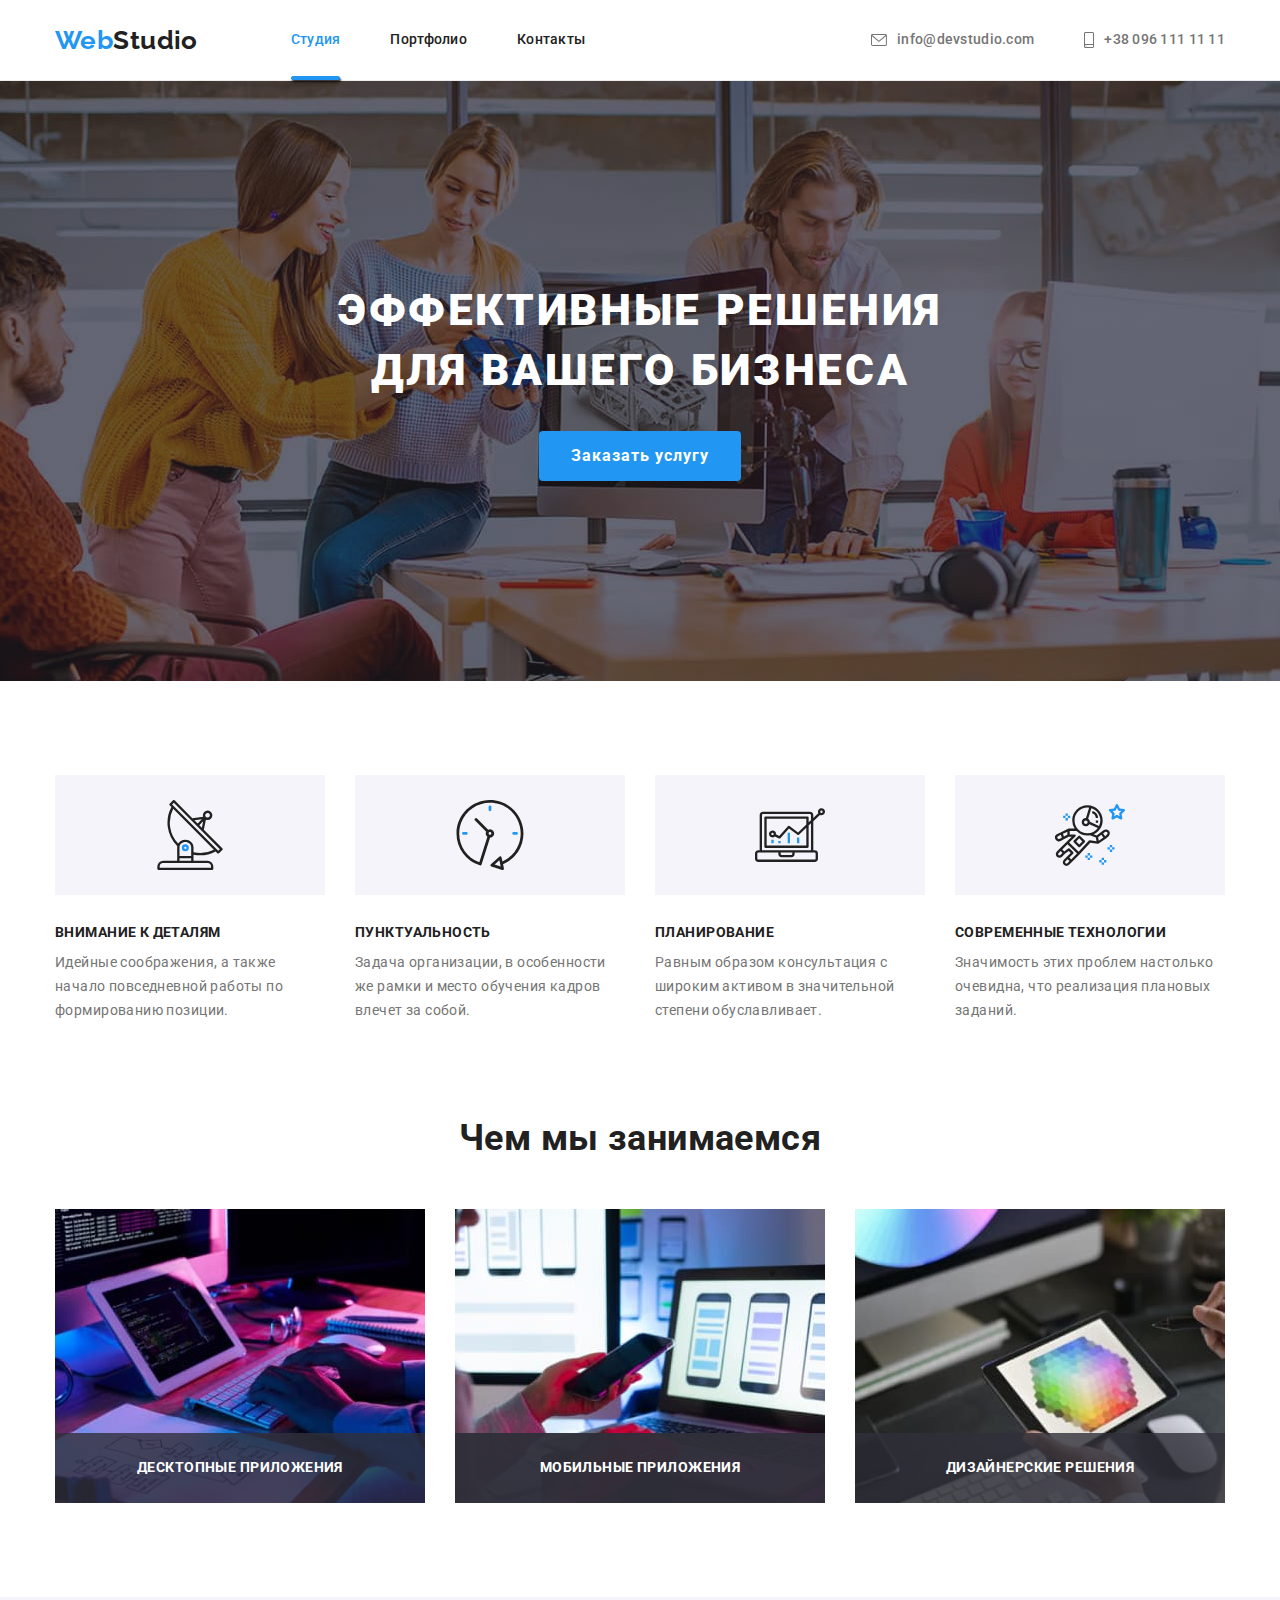
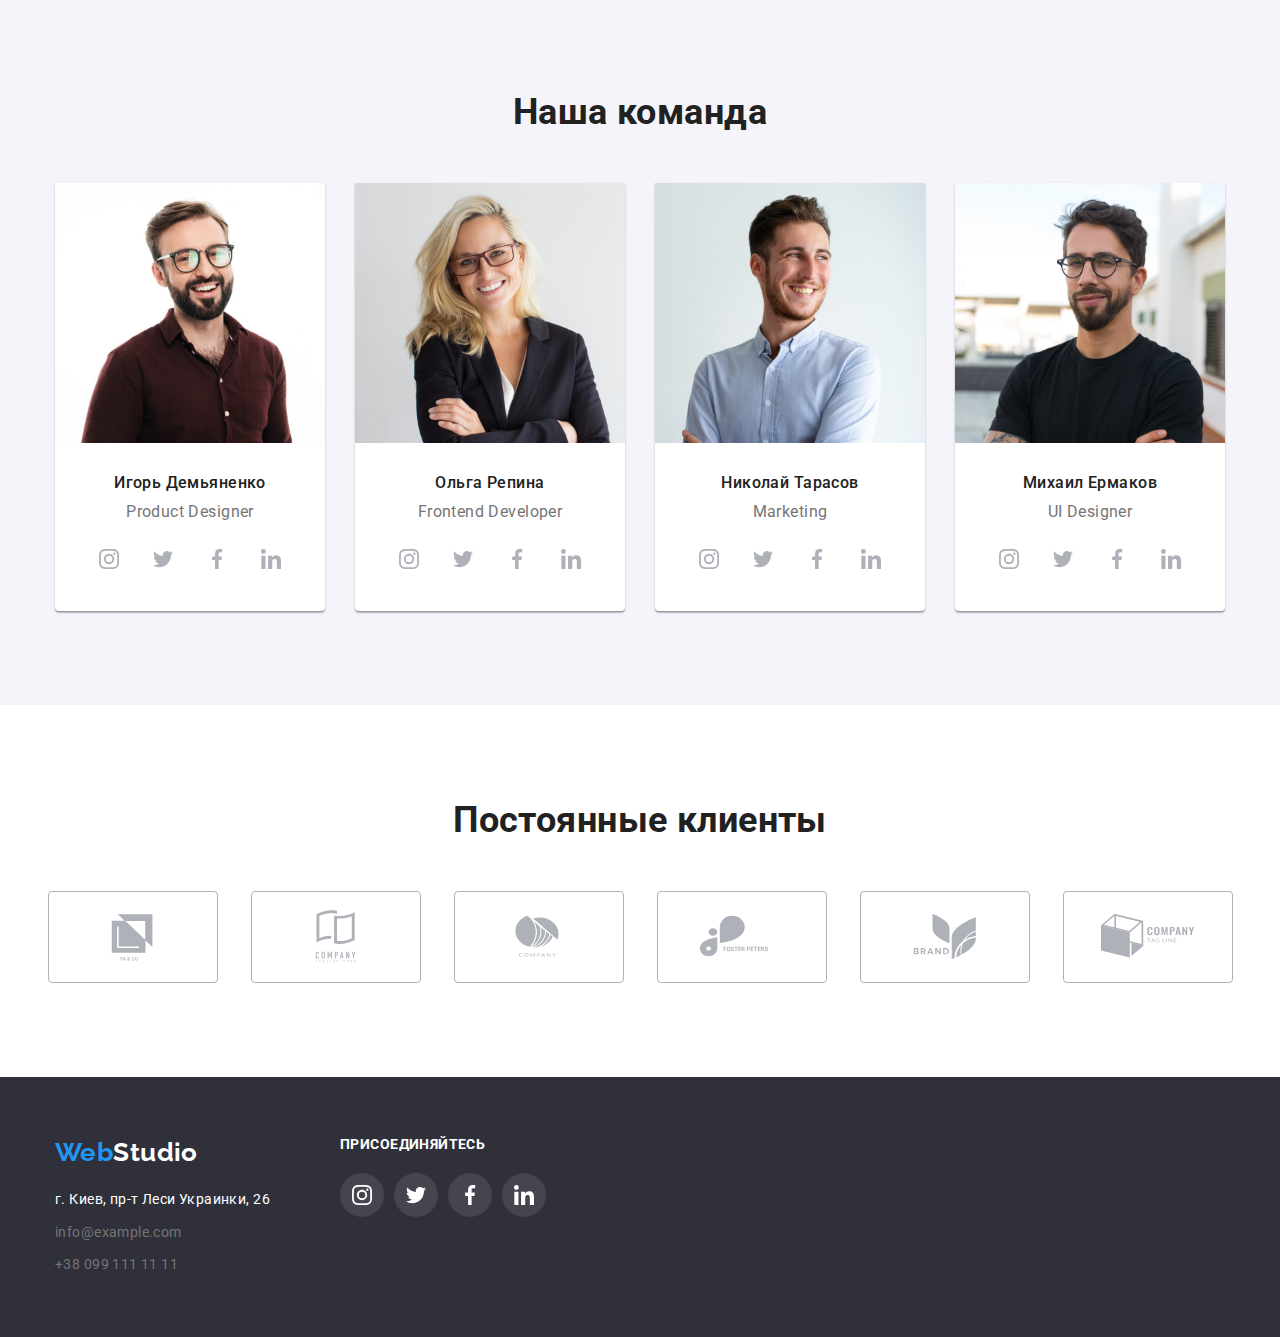
==== commit 1e960767: "Остаточні зауваження до ДЗ№5" ====
--- a/index.html
+++ b/index.html
@@ -122,21 +122,21 @@
                 <ul class="img-list list">
                     <li class="are-doing-item item"> 
                         <img class="img" src="./images/img1.jpg" alt="Фото с ноутбуком" width="370" height="294">
-                        <div class="are-doing-overlay">
+                       
                             <p class="are-doing-text">Десктопные приложения</p>
-                        </div>
+                        
                    
                     </li>
                     <li class="are-doing-item item"> <img class="img" src="./images/img2.jpg" alt="Фото с телефоном" width="370" height="294">
-                        <div class="are-doing-overlay">
+                        
                             <p class="are-doing-text">Мобильные приложения</p>  
-                        </div>
+                       
                         <p class="are-doing-text">Мобильные приложения</p>
                     </li>
                     <li class="are-doing-item item"> <img class="img" src="./images/img3.jpg" alt="Фото с планшетом" width="370" height="294">
-                        <div class="are-doing-overlay">
+                      
                             <p class="are-doing-text">Дизайнерские решения</p>
-                        </div>
+                        
                         
                     </li>
                 </ul>   
--- a/css/styles.css
+++ b/css/styles.css
@@ -336,31 +336,27 @@
 }
 
 
-.are-doing-overlay {
+.are-doing-text {
 position: absolute;
 bottom: 0;
-
+left: 0;
 display: flex;
 width: 100%;
 height: 70px;
 align-items: center;
 justify-content: center;
 background: rgba(47, 48, 58, 0.8);
-
-}
-
-
-
-.are-doing-text {
-position: absolute;
 font-weight: 700;
-font-size: 14px;
 line-height: 1.14;
 text-align: center;
-letter-spacing: 0.03em;
 text-transform: uppercase;
 color: var(--primary-white-color);
-}
+
+}
+
+
+
+
 
 /* Team section */
 .section-team {
@@ -417,7 +413,7 @@
 border-radius: 50%;
 color: var(--klients-color);
 
-transition: color 250ms cubic-bezier(0.4, 0, 0.2, 1), fill 250ms cubic-bezier(0.4, 0, 0.2, 1), background-color 250ms cubic-bezier(0.4, 0, 0.2, 1); 
+transition: color 250ms cubic-bezier(0.4, 0, 0.2, 1), background-color 250ms cubic-bezier(0.4, 0, 0.2, 1); 
 
 }
 
